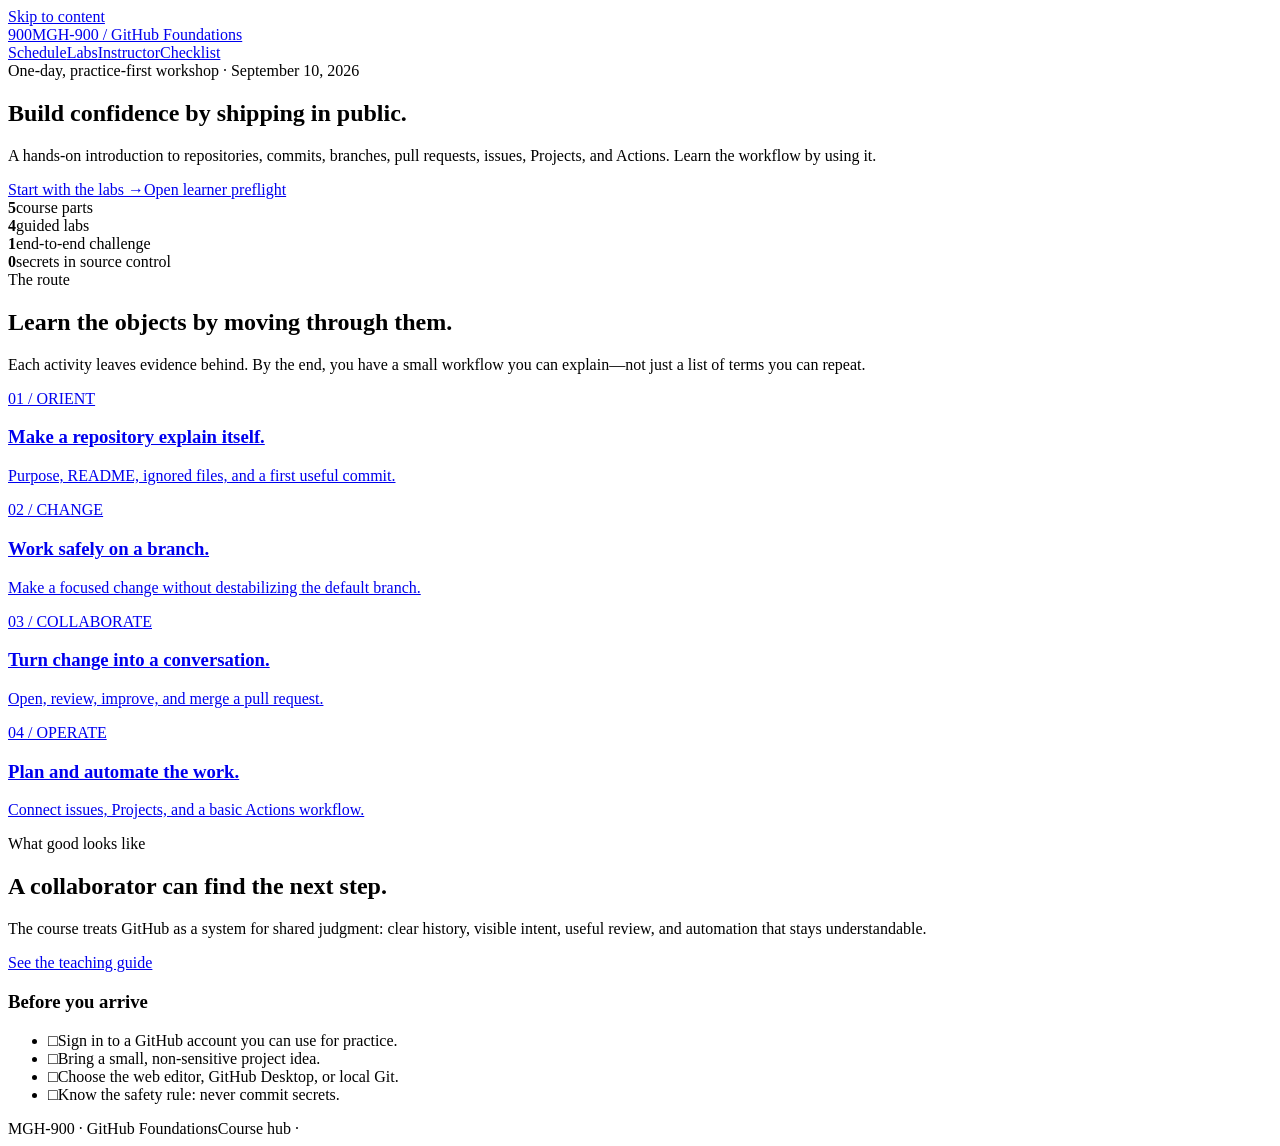
==== docs/index.html @ 5a1e3c48 "Publish Pages file docs/index.html" ====
<!doctype html>
<html lang="en">
<head>
  <meta charset="utf-8">
  <meta name="viewport" content="width=device-width, initial-scale=1">
  <meta name="description" content="MGH-900: GitHub Foundations course hub for September 10, 2026.">
  <title>MGH-900 · GitHub Foundations</title>
  <link rel="stylesheet" href="styles.css">
</head>
<body>
  <a class="skip-link" href="#main">Skip to content</a>
  <header class="site-header"><div class="container nav">
    <a class="brand" href="index.html"><span class="brand-mark">900</span><span>MGH-900 / GitHub Foundations</span></a>
    <nav class="nav-links" aria-label="Primary navigation">
      <a href="schedule.html">Schedule</a><a href="labs.html">Labs</a><a href="instructor.html">Instructor</a><a href="checklist.html">Checklist</a>
    </nav>
  </div></header>
  <main id="main">
    <section class="hero"><div class="container">
      <div class="eyebrow">One-day, practice-first workshop · September 10, 2026</div>
      <h1>Build confidence by shipping in public.</h1>
      <p class="lede">A hands-on introduction to repositories, commits, branches, pull requests, issues, Projects, and Actions. Learn the workflow by using it.</p>
      <div class="hero-actions"><a class="button primary" href="labs.html">Start with the labs →</a><a class="button secondary" href="../learner-preflight.md">Open learner preflight</a></div>
      <div class="stats"><div class="stat"><strong>5</strong><span>course parts</span></div><div class="stat"><strong>4</strong><span>guided labs</span></div><div class="stat"><strong>1</strong><span>end-to-end challenge</span></div><div class="stat"><strong>0</strong><span>secrets in source control</span></div></div>
    </div></section>
    <section class="section"><div class="container">
      <div class="section-head"><div><div class="eyebrow">The route</div><h2>Learn the objects by moving through them.</h2></div><p>Each activity leaves evidence behind. By the end, you have a small workflow you can explain—not just a list of terms you can repeat.</p></div>
      <div class="grid grid-3">
        <a class="card card-link card-accent-blue" href="labs.html#lab-1"><span class="number">01 / ORIENT</span><h3>Make a repository explain itself.</h3><p>Purpose, README, ignored files, and a first useful commit.</p></a>
        <a class="card card-link card-accent-mint" href="labs.html#lab-2"><span class="number">02 / CHANGE</span><h3>Work safely on a branch.</h3><p>Make a focused change without destabilizing the default branch.</p></a>
        <a class="card card-link card-accent-yellow" href="labs.html#lab-3"><span class="number">03 / COLLABORATE</span><h3>Turn change into a conversation.</h3><p>Open, review, improve, and merge a pull request.</p></a>
        <a class="card card-link card-accent-coral" href="labs.html#lab-4"><span class="number">04 / OPERATE</span><h3>Plan and automate the work.</h3><p>Connect issues, Projects, and a basic Actions workflow.</p></a>
      </div>
    </div></section>
    <section class="section"><div class="container grid grid-2">
      <div><div class="eyebrow">What good looks like</div><h2>A collaborator can find the next step.</h2><p class="lede">The course treats GitHub as a system for shared judgment: clear history, visible intent, useful review, and automation that stays understandable.</p><a class="button primary" href="instructor.html">See the teaching guide</a></div>
      <div class="card"><h3>Before you arrive</h3><ul class="checklist"><li><span>□</span><span>Sign in to a GitHub account you can use for practice.</span></li><li><span>□</span><span>Bring a small, non-sensitive project idea.</span></li><li><span>□</span><span>Choose the web editor, GitHub Desktop, or local Git.</span></li><li><span>□</span><span>Know the safety rule: never commit secrets.</span></li></ul></div>
    </div></section>
  </main>
  <footer class="footer"><div class="container footer-inner"><span>MGH-900 · GitHub Foundations</span><span>Course hub · <span data-year></span></span></div></footer>
  
</body>
</html>
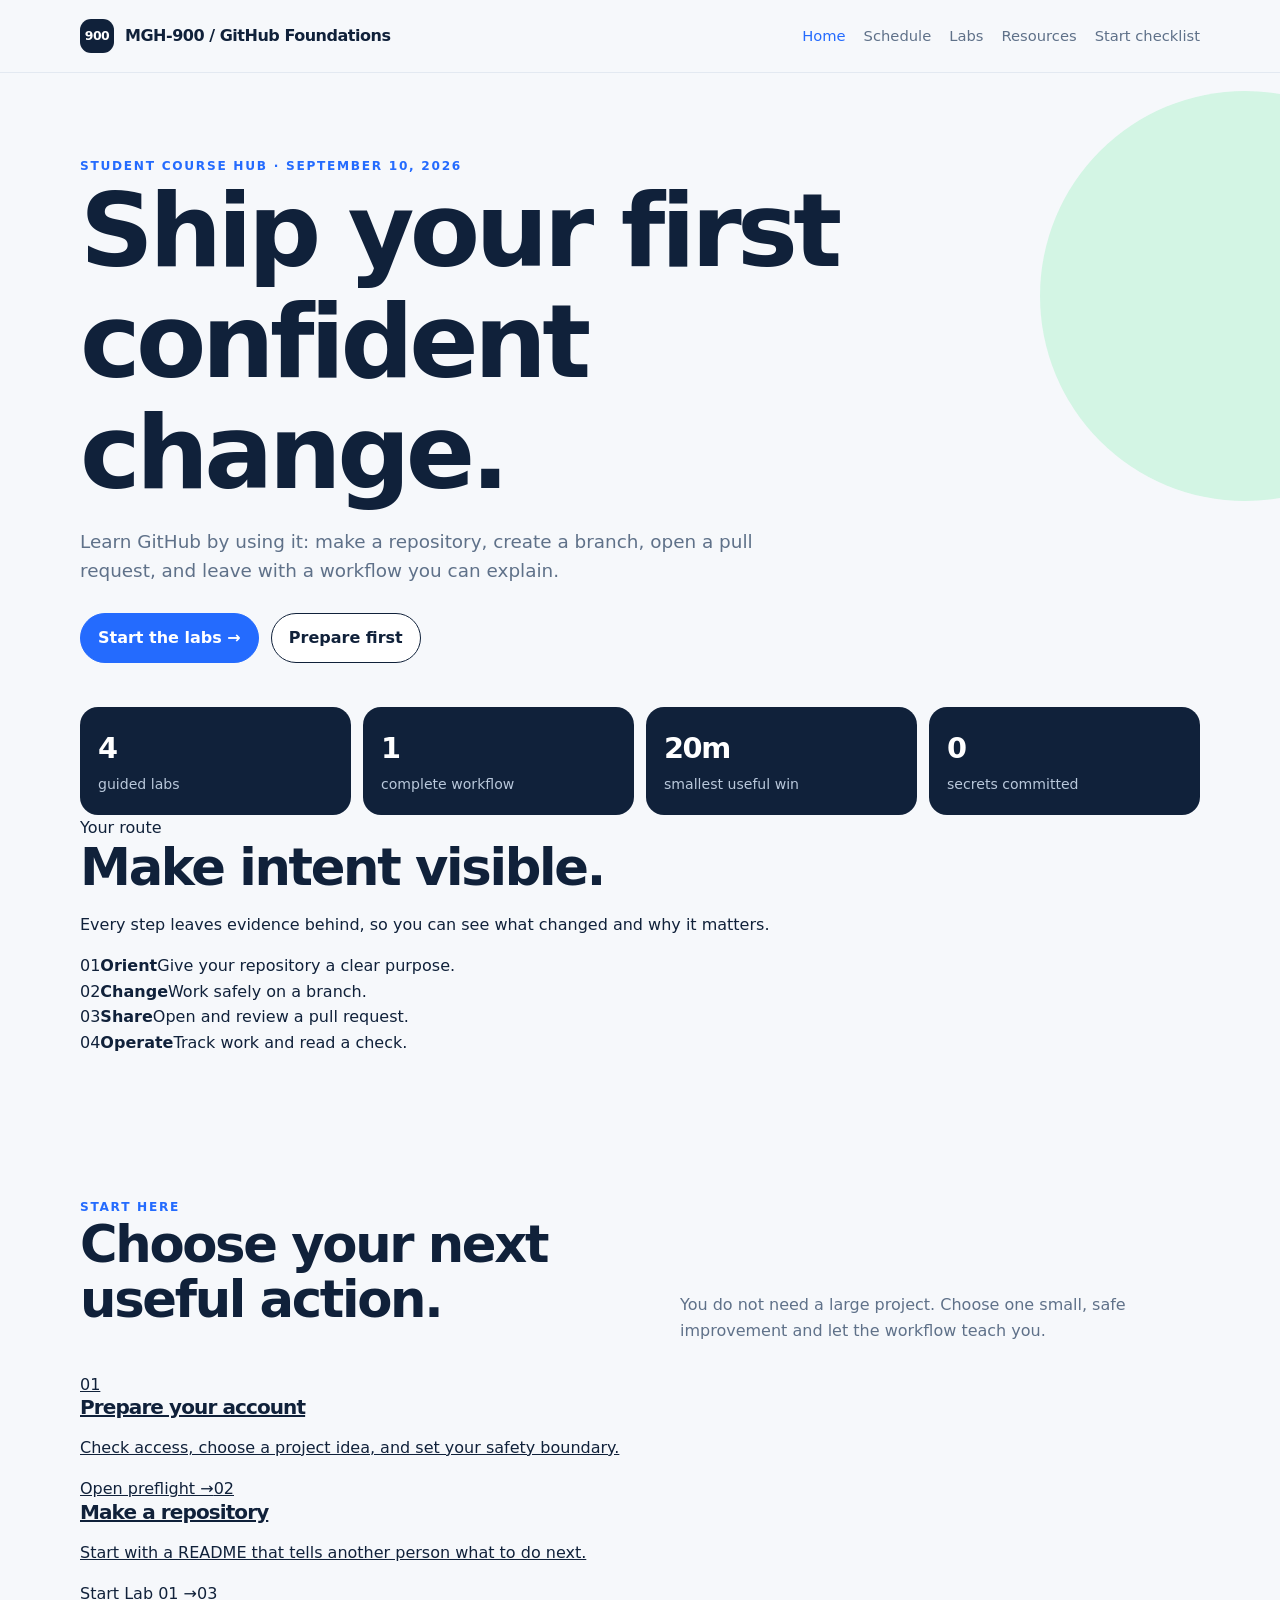
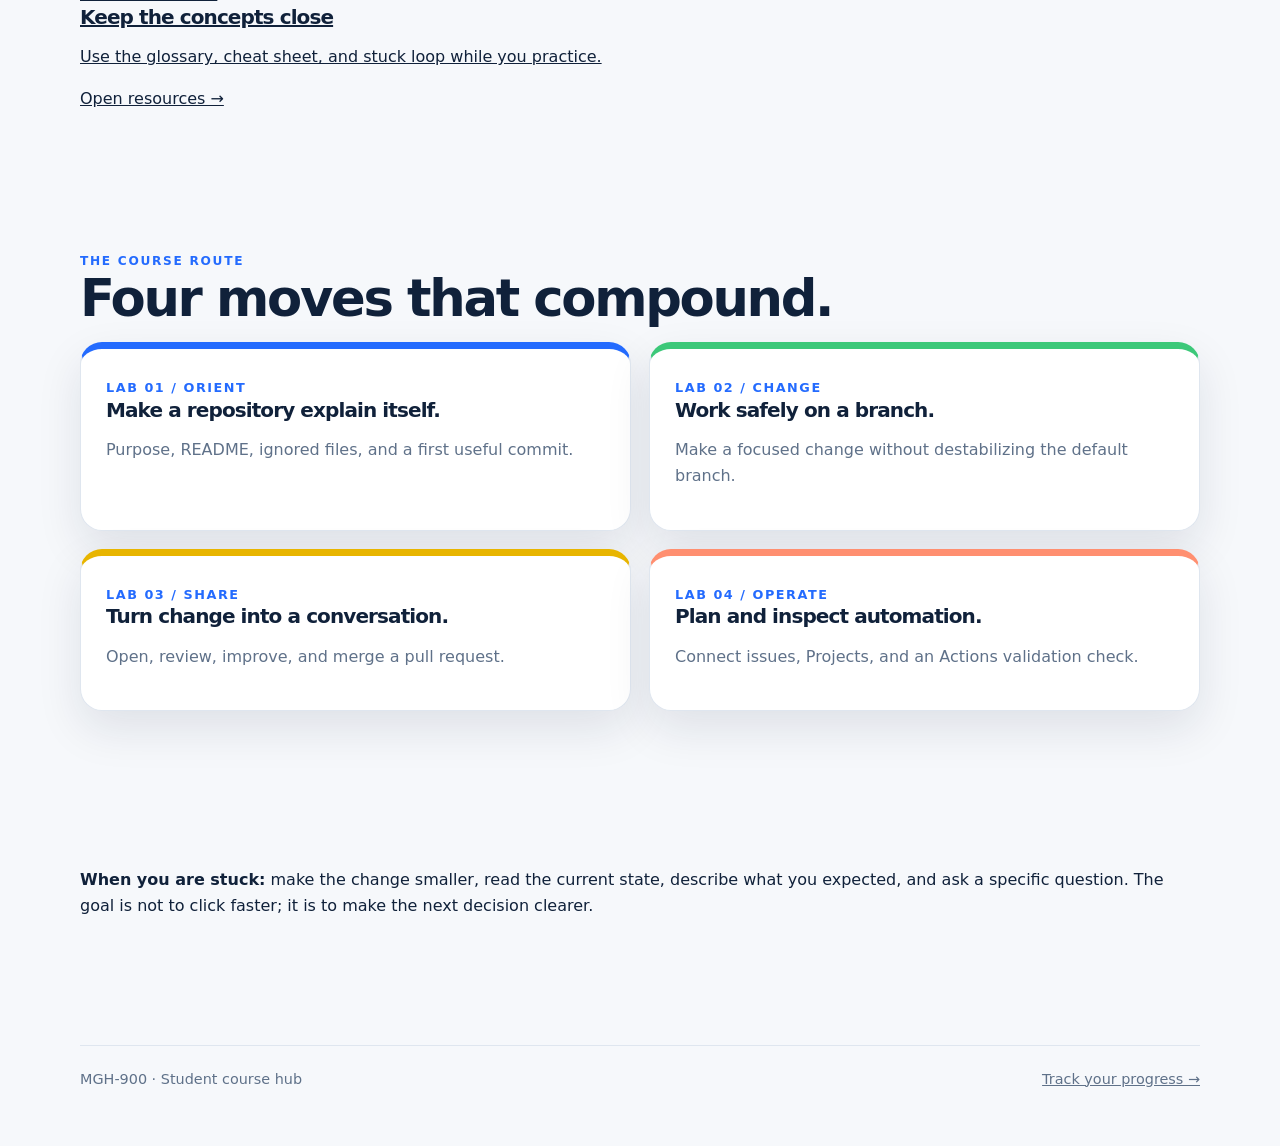
==== commit 07ded3e6: "Refocus student experience in docs/index.html" ====
--- a/docs/index.html
+++ b/docs/index.html
@@ -1,43 +1,7 @@
 <!doctype html>
-<html lang="en">
-<head>
-  <meta charset="utf-8">
-  <meta name="viewport" content="width=device-width, initial-scale=1">
-  <meta name="description" content="MGH-900: GitHub Foundations course hub for September 10, 2026.">
-  <title>MGH-900 · GitHub Foundations</title>
-  <link rel="stylesheet" href="styles.css">
-</head>
-<body>
-  <a class="skip-link" href="#main">Skip to content</a>
-  <header class="site-header"><div class="container nav">
-    <a class="brand" href="index.html"><span class="brand-mark">900</span><span>MGH-900 / GitHub Foundations</span></a>
-    <nav class="nav-links" aria-label="Primary navigation">
-      <a href="schedule.html">Schedule</a><a href="labs.html">Labs</a><a href="instructor.html">Instructor</a><a href="checklist.html">Checklist</a>
-    </nav>
-  </div></header>
-  <main id="main">
-    <section class="hero"><div class="container">
-      <div class="eyebrow">One-day, practice-first workshop · September 10, 2026</div>
-      <h1>Build confidence by shipping in public.</h1>
-      <p class="lede">A hands-on introduction to repositories, commits, branches, pull requests, issues, Projects, and Actions. Learn the workflow by using it.</p>
-      <div class="hero-actions"><a class="button primary" href="labs.html">Start with the labs →</a><a class="button secondary" href="../learner-preflight.md">Open learner preflight</a></div>
-      <div class="stats"><div class="stat"><strong>5</strong><span>course parts</span></div><div class="stat"><strong>4</strong><span>guided labs</span></div><div class="stat"><strong>1</strong><span>end-to-end challenge</span></div><div class="stat"><strong>0</strong><span>secrets in source control</span></div></div>
-    </div></section>
-    <section class="section"><div class="container">
-      <div class="section-head"><div><div class="eyebrow">The route</div><h2>Learn the objects by moving through them.</h2></div><p>Each activity leaves evidence behind. By the end, you have a small workflow you can explain—not just a list of terms you can repeat.</p></div>
-      <div class="grid grid-3">
-        <a class="card card-link card-accent-blue" href="labs.html#lab-1"><span class="number">01 / ORIENT</span><h3>Make a repository explain itself.</h3><p>Purpose, README, ignored files, and a first useful commit.</p></a>
-        <a class="card card-link card-accent-mint" href="labs.html#lab-2"><span class="number">02 / CHANGE</span><h3>Work safely on a branch.</h3><p>Make a focused change without destabilizing the default branch.</p></a>
-        <a class="card card-link card-accent-yellow" href="labs.html#lab-3"><span class="number">03 / COLLABORATE</span><h3>Turn change into a conversation.</h3><p>Open, review, improve, and merge a pull request.</p></a>
-        <a class="card card-link card-accent-coral" href="labs.html#lab-4"><span class="number">04 / OPERATE</span><h3>Plan and automate the work.</h3><p>Connect issues, Projects, and a basic Actions workflow.</p></a>
-      </div>
-    </div></section>
-    <section class="section"><div class="container grid grid-2">
-      <div><div class="eyebrow">What good looks like</div><h2>A collaborator can find the next step.</h2><p class="lede">The course treats GitHub as a system for shared judgment: clear history, visible intent, useful review, and automation that stays understandable.</p><a class="button primary" href="instructor.html">See the teaching guide</a></div>
-      <div class="card"><h3>Before you arrive</h3><ul class="checklist"><li><span>□</span><span>Sign in to a GitHub account you can use for practice.</span></li><li><span>□</span><span>Bring a small, non-sensitive project idea.</span></li><li><span>□</span><span>Choose the web editor, GitHub Desktop, or local Git.</span></li><li><span>□</span><span>Know the safety rule: never commit secrets.</span></li></ul></div>
-    </div></section>
-  </main>
-  <footer class="footer"><div class="container footer-inner"><span>MGH-900 · GitHub Foundations</span><span>Course hub · <span data-year></span></span></div></footer>
-  
-</body>
-</html>
+<html lang="en"><head><meta charset="utf-8"><meta name="viewport" content="width=device-width, initial-scale=1"><meta name="description" content="Student course hub for MGH-900: GitHub Foundations."><title>MGH-900 · GitHub Foundations</title><link rel="stylesheet" href="styles.css"></head>
+<body><a class="skip-link" href="#main">Skip to content</a><header class="site-header"><div class="container nav"><a class="brand" href="index.html"><span class="brand-mark">900</span><span>MGH-900 / GitHub Foundations</span></a><nav class="nav-links" aria-label="Primary navigation"><a aria-current="page" href="index.html">Home</a><a href="schedule.html">Schedule</a><a href="labs.html">Labs</a><a href="resources.html">Resources</a><a class="nav-cta" href="checklist.html">Start checklist</a></nav></div></header>
+<main id="main"><section class="hero"><div class="container hero-grid"><div><div class="eyebrow">Student course hub · September 10, 2026</div><h1>Ship your first confident change.</h1><p class="lede">Learn GitHub by using it: make a repository, create a branch, open a pull request, and leave with a workflow you can explain.</p><div class="hero-actions"><a class="button primary" href="labs.html">Start the labs →</a><a class="button secondary" href="learner-preflight.md">Prepare first</a></div><div class="stats"><div class="stat"><strong>4</strong><span>guided labs</span></div><div class="stat"><strong>1</strong><span>complete workflow</span></div><div class="stat"><strong>20m</strong><span>smallest useful win</span></div><div class="stat"><strong>0</strong><span>secrets committed</span></div></div></div><div class="hero-panel"><div class="micro-label">Your route</div><h2>Make intent visible.</h2><p>Every step leaves evidence behind, so you can see what changed and why it matters.</p><div class="path-list"><div class="path-item"><span class="path-dot">01</span><span><strong>Orient</strong><span>Give your repository a clear purpose.</span></span></div><div class="path-item"><span class="path-dot">02</span><span><strong>Change</strong><span>Work safely on a branch.</span></span></div><div class="path-item"><span class="path-dot">03</span><span><strong>Share</strong><span>Open and review a pull request.</span></span></div><div class="path-item"><span class="path-dot">04</span><span><strong>Operate</strong><span>Track work and read a check.</span></span></div></div></div></div></section>
+<section class="section"><div class="container"><div class="section-head"><div><div class="eyebrow">Start here</div><h2>Choose your next useful action.</h2></div><p>You do not need a large project. Choose one small, safe improvement and let the workflow teach you.</p></div><div class="resource-grid"><a class="resource-card" href="learner-preflight.md"><span class="resource-icon">01</span><h3>Prepare your account</h3><p>Check access, choose a project idea, and set your safety boundary.</p><span class="arrow">Open preflight →</span></a><a class="resource-card" href="labs.html#lab-1"><span class="resource-icon">02</span><h3>Make a repository</h3><p>Start with a README that tells another person what to do next.</p><span class="arrow">Start Lab 01 →</span></a><a class="resource-card" href="resources.html"><span class="resource-icon">03</span><h3>Keep the concepts close</h3><p>Use the glossary, cheat sheet, and stuck loop while you practice.</p><span class="arrow">Open resources →</span></a></div></div></section>
+<section class="section"><div class="container"><div class="eyebrow">The course route</div><h2>Four moves that compound.</h2><div class="grid grid-2"><a class="card card-link card-accent-blue" href="labs.html#lab-1"><span class="number">LAB 01 / ORIENT</span><h3>Make a repository explain itself.</h3><p>Purpose, README, ignored files, and a first useful commit.</p></a><a class="card card-link card-accent-mint" href="labs.html#lab-2"><span class="number">LAB 02 / CHANGE</span><h3>Work safely on a branch.</h3><p>Make a focused change without destabilizing the default branch.</p></a><a class="card card-link card-accent-yellow" href="labs.html#lab-3"><span class="number">LAB 03 / SHARE</span><h3>Turn change into a conversation.</h3><p>Open, review, improve, and merge a pull request.</p></a><a class="card card-link card-accent-coral" href="labs.html#lab-4"><span class="number">LAB 04 / OPERATE</span><h3>Plan and inspect automation.</h3><p>Connect issues, Projects, and an Actions validation check.</p></a></div></div></section>
+<section class="section"><div class="container student-note"><p><strong>When you are stuck:</strong> make the change smaller, read the current state, describe what you expected, and ask a specific question. The goal is not to click faster; it is to make the next decision clearer.</p></div></section></main><footer class="footer"><div class="container footer-inner"><span>MGH-900 · Student course hub</span><span><a href="checklist.html">Track your progress →</a></span></div></footer></body></html>
--- a/docs/styles.css
+++ b/docs/styles.css
@@ -0,0 +1,100 @@
+:root {
+  --ink: #10213a;
+  --muted: #5f7189;
+  --paper: #f6f8fb;
+  --card: #ffffff;
+  --line: #dfe6ef;
+  --blue: #246bfe;
+  --blue-dark: #174dc1;
+  --mint: #c7f5dc;
+  --yellow: #ffe69a;
+  --coral: #ff8f70;
+  --shadow: 0 18px 45px rgba(16, 33, 58, .10);
+}
+
+* { box-sizing: border-box; }
+html { scroll-behavior: smooth; }
+body {
+  margin: 0;
+  background: var(--paper);
+  color: var(--ink);
+  font-family: Inter, ui-sans-serif, system-ui, -apple-system, BlinkMacSystemFont, "Segoe UI", sans-serif;
+  line-height: 1.6;
+}
+a { color: inherit; }
+.container { width: min(1120px, calc(100% - 40px)); margin: 0 auto; }
+.skip-link { position: absolute; left: -999px; top: 10px; }
+.skip-link:focus { left: 12px; z-index: 10; background: #fff; padding: 8px 12px; border-radius: 8px; }
+.site-header {
+  position: sticky; top: 0; z-index: 5; background: rgba(246, 248, 251, .92);
+  backdrop-filter: blur(12px); border-bottom: 1px solid rgba(223, 230, 239, .8);
+}
+.nav { min-height: 72px; display: flex; align-items: center; justify-content: space-between; gap: 24px; }
+.brand { display: inline-flex; align-items: center; gap: 11px; font-weight: 900; text-decoration: none; letter-spacing: -.03em; }
+.brand-mark { display: grid; place-items: center; width: 34px; height: 34px; border-radius: 11px; background: var(--ink); color: #fff; font-size: .78rem; }
+.nav-links { display: flex; flex-wrap: wrap; gap: 18px; color: var(--muted); font-size: .92rem; }
+.nav-links a { text-decoration: none; }
+.nav-links a:hover, .nav-links a[aria-current="page"] { color: var(--blue); }
+.hero { padding: 84px 0 72px; overflow: hidden; position: relative; }
+.hero::after { content: ""; position: absolute; width: 410px; height: 410px; border-radius: 50%; background: var(--mint); right: -170px; top: 18px; z-index: -1; opacity: .75; }
+.eyebrow { text-transform: uppercase; letter-spacing: .14em; font-size: .76rem; font-weight: 800; color: var(--blue); }
+h1, h2, h3 { line-height: 1.08; letter-spacing: -.045em; margin: 0 0 16px; }
+h1 { max-width: 790px; font-size: clamp(3rem, 8vw, 6.6rem); }
+h2 { font-size: clamp(2rem, 4vw, 3.4rem); }
+h3 { font-size: 1.25rem; }
+.lede { max-width: 700px; color: var(--muted); font-size: 1.15rem; }
+.hero-actions { display: flex; flex-wrap: wrap; gap: 12px; margin-top: 28px; }
+.button { display: inline-flex; align-items: center; justify-content: center; border: 1px solid var(--ink); border-radius: 999px; padding: 11px 17px; font-weight: 800; text-decoration: none; transition: transform .2s, box-shadow .2s, background .2s; }
+.button:hover { transform: translateY(-2px); box-shadow: 0 10px 24px rgba(16, 33, 58, .12); }
+.button.primary { background: var(--blue); border-color: var(--blue); color: #fff; }
+.button.secondary { background: #fff; }
+.section { padding: 70px 0; }
+.section-head { display: flex; align-items: end; justify-content: space-between; gap: 24px; margin-bottom: 28px; }
+.section-head p { max-width: 520px; color: var(--muted); margin: 0; }
+.grid { display: grid; gap: 18px; }
+.grid-3 { grid-template-columns: repeat(3, minmax(0, 1fr)); }
+.grid-2 { grid-template-columns: repeat(2, minmax(0, 1fr)); }
+.card { background: var(--card); border: 1px solid var(--line); border-radius: 22px; padding: 25px; box-shadow: var(--shadow); }
+.card p { color: var(--muted); }
+.card-link { display: block; text-decoration: none; transition: transform .2s; }
+.card-link:hover { transform: translateY(-4px); }
+.card-accent-blue { border-top: 7px solid var(--blue); }
+.card-accent-mint { border-top: 7px solid #3cc879; }
+.card-accent-yellow { border-top: 7px solid #e8b500; }
+.card-accent-coral { border-top: 7px solid var(--coral); }
+.number { color: var(--blue); font-size: .8rem; font-weight: 900; letter-spacing: .12em; }
+.badge { display: inline-flex; padding: 5px 10px; border-radius: 999px; background: var(--mint); color: #125b36; font-weight: 800; font-size: .78rem; }
+.stats { display: grid; grid-template-columns: repeat(4, 1fr); gap: 12px; margin-top: 44px; }
+.stat { padding: 18px; background: var(--ink); color: #fff; border-radius: 18px; }
+.stat strong { display: block; font-size: 1.8rem; letter-spacing: -.05em; }
+.stat span { color: #b9c8db; font-size: .88rem; }
+.timeline { display: grid; gap: 12px; }
+.timeline-item { display: grid; grid-template-columns: 110px 1fr; gap: 18px; padding: 19px 0; border-bottom: 1px solid var(--line); }
+.timeline-item time { font-weight: 900; color: var(--blue); }
+.timeline-item h3 { margin-bottom: 5px; }
+.timeline-item p { margin: 0; color: var(--muted); }
+.checklist { list-style: none; padding: 0; margin: 0; display: grid; gap: 12px; }
+.checklist li { display: flex; gap: 10px; align-items: start; }
+.checklist input { width: 19px; height: 19px; margin-top: 4px; accent-color: var(--blue); }
+.callout { padding: 24px; border-radius: 20px; background: var(--yellow); }
+.callout p { margin: 0; }
+.page-hero { padding: 65px 0 40px; }
+.page-hero h1 { font-size: clamp(2.7rem, 6vw, 5.2rem); }
+.page-hero .lede { font-size: 1.05rem; }
+.table-wrap { overflow-x: auto; }
+table { width: 100%; border-collapse: collapse; background: #fff; border: 1px solid var(--line); border-radius: 16px; overflow: hidden; }
+th, td { text-align: left; padding: 15px 17px; border-bottom: 1px solid var(--line); vertical-align: top; }
+th { background: #eaf0fa; font-size: .84rem; text-transform: uppercase; letter-spacing: .07em; }
+tr:last-child td { border-bottom: 0; }
+.footer { padding: 40px 0 55px; color: var(--muted); font-size: .9rem; }
+.footer-inner { border-top: 1px solid var(--line); padding-top: 22px; display: flex; justify-content: space-between; gap: 20px; flex-wrap: wrap; }
+.progress-bar { width: 100%; height: 10px; border-radius: 20px; background: #e5ebf3; overflow: hidden; }
+.progress-bar span { display: block; height: 100%; background: var(--blue); width: 0%; transition: width .25s; }
+@media (max-width: 780px) {
+  .nav { align-items: flex-start; padding: 15px 0; flex-direction: column; gap: 9px; }
+  .grid-3, .grid-2, .stats { grid-template-columns: 1fr; }
+  .section-head { display: block; }
+  .section-head p { margin-top: 12px; }
+  .timeline-item { grid-template-columns: 1fr; gap: 4px; }
+  h1 { font-size: clamp(3rem, 15vw, 5rem); }
+}
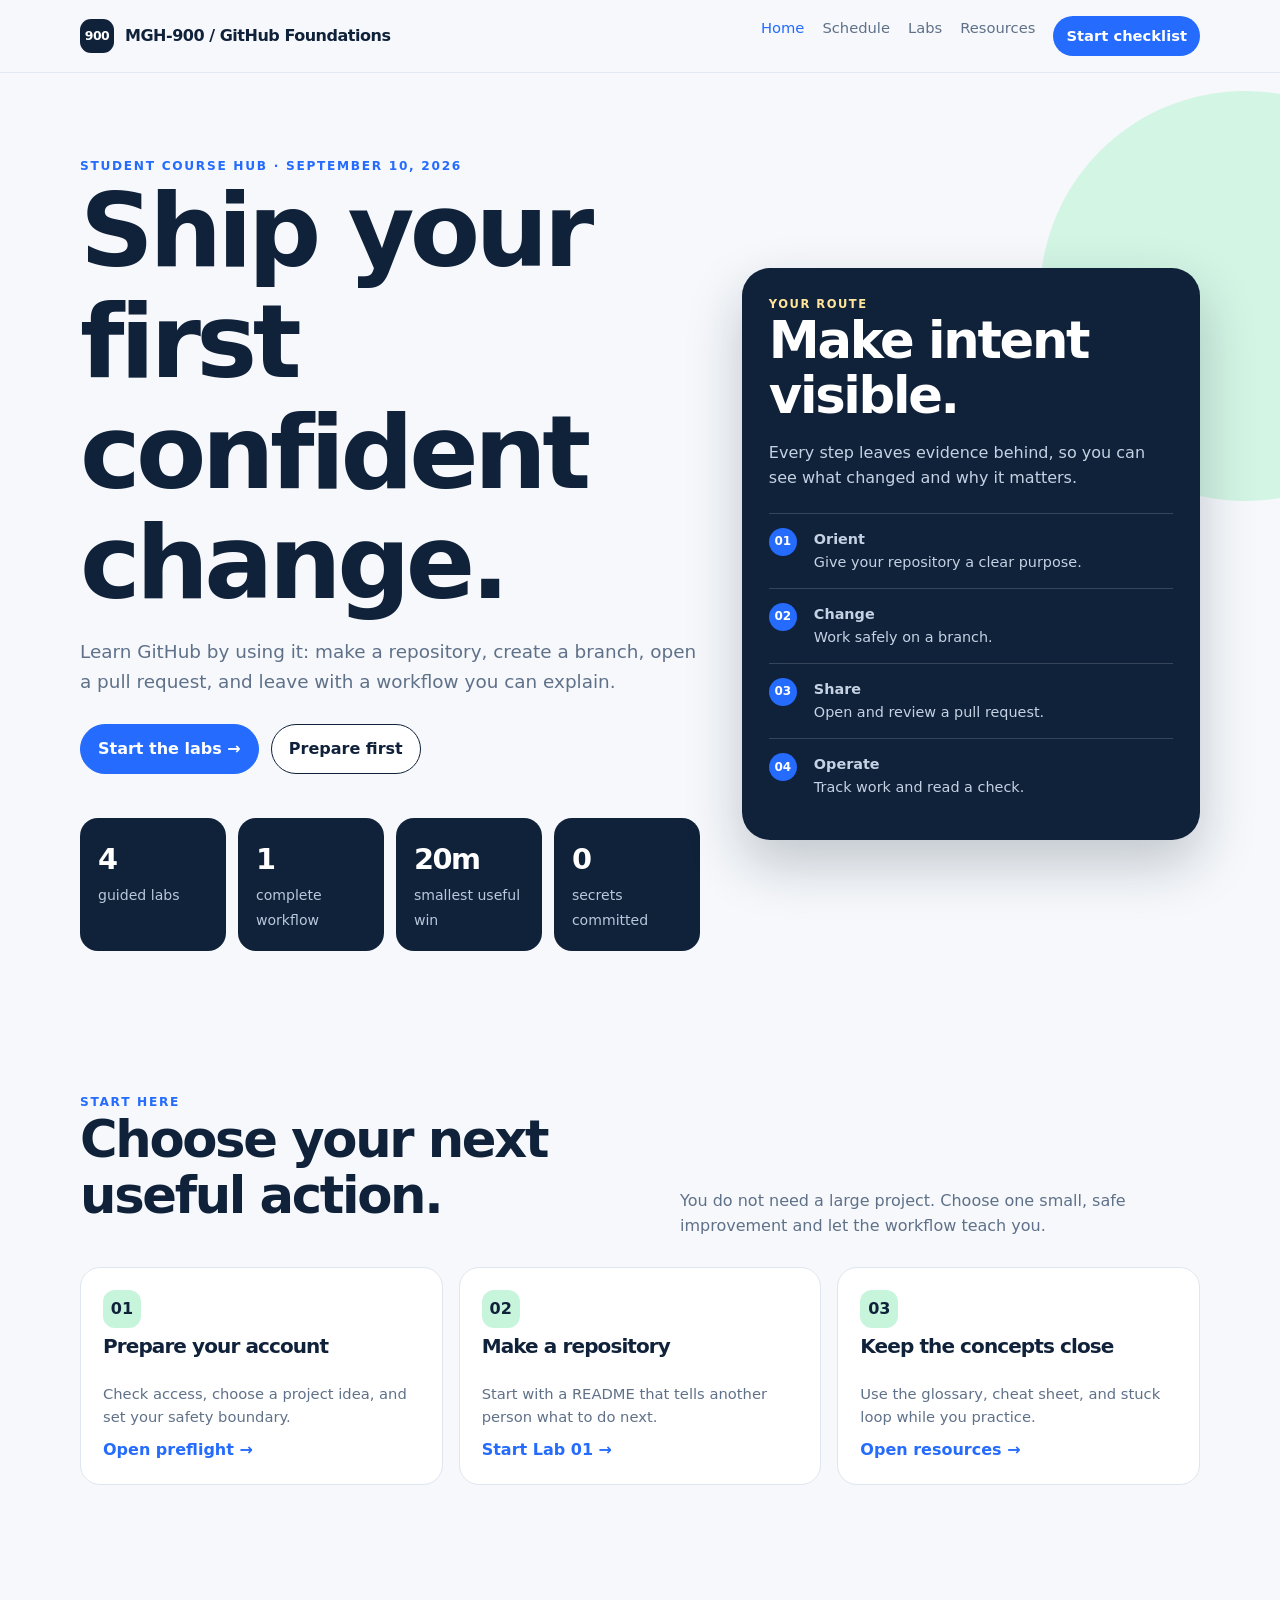
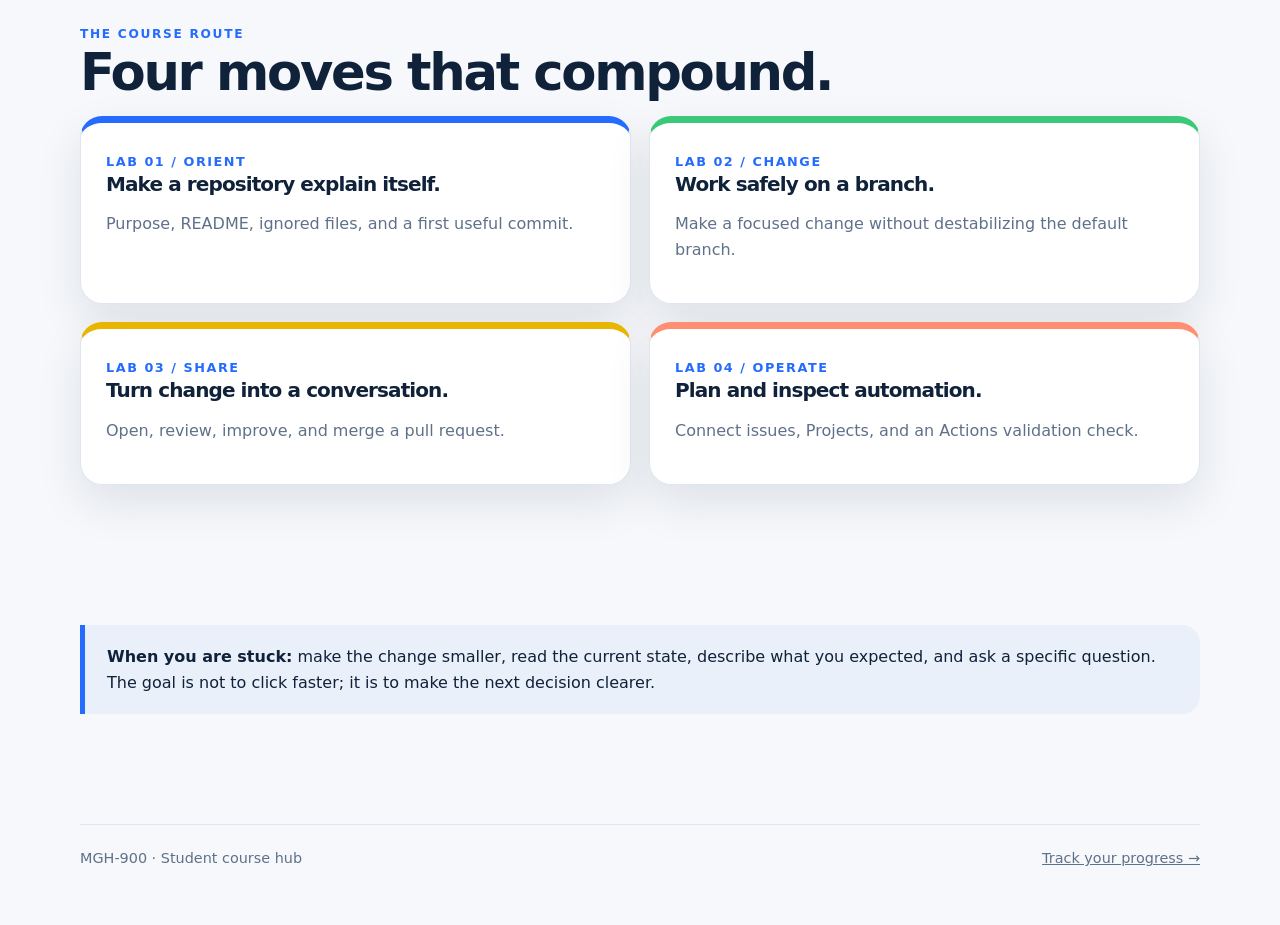
==== commit cc5c14af: "Fix live preflight link" ====
--- a/docs/index.html
+++ b/docs/index.html
@@ -1,7 +1,7 @@
 <!doctype html>
 <html lang="en"><head><meta charset="utf-8"><meta name="viewport" content="width=device-width, initial-scale=1"><meta name="description" content="Student course hub for MGH-900: GitHub Foundations."><title>MGH-900 · GitHub Foundations</title><link rel="stylesheet" href="styles.css"></head>
 <body><a class="skip-link" href="#main">Skip to content</a><header class="site-header"><div class="container nav"><a class="brand" href="index.html"><span class="brand-mark">900</span><span>MGH-900 / GitHub Foundations</span></a><nav class="nav-links" aria-label="Primary navigation"><a aria-current="page" href="index.html">Home</a><a href="schedule.html">Schedule</a><a href="labs.html">Labs</a><a href="resources.html">Resources</a><a class="nav-cta" href="checklist.html">Start checklist</a></nav></div></header>
-<main id="main"><section class="hero"><div class="container hero-grid"><div><div class="eyebrow">Student course hub · September 10, 2026</div><h1>Ship your first confident change.</h1><p class="lede">Learn GitHub by using it: make a repository, create a branch, open a pull request, and leave with a workflow you can explain.</p><div class="hero-actions"><a class="button primary" href="labs.html">Start the labs →</a><a class="button secondary" href="learner-preflight.md">Prepare first</a></div><div class="stats"><div class="stat"><strong>4</strong><span>guided labs</span></div><div class="stat"><strong>1</strong><span>complete workflow</span></div><div class="stat"><strong>20m</strong><span>smallest useful win</span></div><div class="stat"><strong>0</strong><span>secrets committed</span></div></div></div><div class="hero-panel"><div class="micro-label">Your route</div><h2>Make intent visible.</h2><p>Every step leaves evidence behind, so you can see what changed and why it matters.</p><div class="path-list"><div class="path-item"><span class="path-dot">01</span><span><strong>Orient</strong><span>Give your repository a clear purpose.</span></span></div><div class="path-item"><span class="path-dot">02</span><span><strong>Change</strong><span>Work safely on a branch.</span></span></div><div class="path-item"><span class="path-dot">03</span><span><strong>Share</strong><span>Open and review a pull request.</span></span></div><div class="path-item"><span class="path-dot">04</span><span><strong>Operate</strong><span>Track work and read a check.</span></span></div></div></div></div></section>
+<main id="main"><section class="hero"><div class="container hero-grid"><div><div class="eyebrow">Student course hub · September 10, 2026</div><h1>Ship your first confident change.</h1><p class="lede">Learn GitHub by using it: make a repository, create a branch, open a pull request, and leave with a workflow you can explain.</p><div class="hero-actions"><a class="button primary" href="labs.html">Start the labs →</a><a class="button secondary" href="https://github.com/SiteQ8/mgh-900-github-foundations/blob/main/learner-preflight.md">Prepare first</a></div><div class="stats"><div class="stat"><strong>4</strong><span>guided labs</span></div><div class="stat"><strong>1</strong><span>complete workflow</span></div><div class="stat"><strong>20m</strong><span>smallest useful win</span></div><div class="stat"><strong>0</strong><span>secrets committed</span></div></div></div><div class="hero-panel"><div class="micro-label">Your route</div><h2>Make intent visible.</h2><p>Every step leaves evidence behind, so you can see what changed and why it matters.</p><div class="path-list"><div class="path-item"><span class="path-dot">01</span><span><strong>Orient</strong><span>Give your repository a clear purpose.</span></span></div><div class="path-item"><span class="path-dot">02</span><span><strong>Change</strong><span>Work safely on a branch.</span></span></div><div class="path-item"><span class="path-dot">03</span><span><strong>Share</strong><span>Open and review a pull request.</span></span></div><div class="path-item"><span class="path-dot">04</span><span><strong>Operate</strong><span>Track work and read a check.</span></span></div></div></div></div></section>
 <section class="section"><div class="container"><div class="section-head"><div><div class="eyebrow">Start here</div><h2>Choose your next useful action.</h2></div><p>You do not need a large project. Choose one small, safe improvement and let the workflow teach you.</p></div><div class="resource-grid"><a class="resource-card" href="learner-preflight.md"><span class="resource-icon">01</span><h3>Prepare your account</h3><p>Check access, choose a project idea, and set your safety boundary.</p><span class="arrow">Open preflight →</span></a><a class="resource-card" href="labs.html#lab-1"><span class="resource-icon">02</span><h3>Make a repository</h3><p>Start with a README that tells another person what to do next.</p><span class="arrow">Start Lab 01 →</span></a><a class="resource-card" href="resources.html"><span class="resource-icon">03</span><h3>Keep the concepts close</h3><p>Use the glossary, cheat sheet, and stuck loop while you practice.</p><span class="arrow">Open resources →</span></a></div></div></section>
 <section class="section"><div class="container"><div class="eyebrow">The course route</div><h2>Four moves that compound.</h2><div class="grid grid-2"><a class="card card-link card-accent-blue" href="labs.html#lab-1"><span class="number">LAB 01 / ORIENT</span><h3>Make a repository explain itself.</h3><p>Purpose, README, ignored files, and a first useful commit.</p></a><a class="card card-link card-accent-mint" href="labs.html#lab-2"><span class="number">LAB 02 / CHANGE</span><h3>Work safely on a branch.</h3><p>Make a focused change without destabilizing the default branch.</p></a><a class="card card-link card-accent-yellow" href="labs.html#lab-3"><span class="number">LAB 03 / SHARE</span><h3>Turn change into a conversation.</h3><p>Open, review, improve, and merge a pull request.</p></a><a class="card card-link card-accent-coral" href="labs.html#lab-4"><span class="number">LAB 04 / OPERATE</span><h3>Plan and inspect automation.</h3><p>Connect issues, Projects, and an Actions validation check.</p></a></div></div></section>
 <section class="section"><div class="container student-note"><p><strong>When you are stuck:</strong> make the change smaller, read the current state, describe what you expected, and ask a specific question. The goal is not to click faster; it is to make the next decision clearer.</p></div></section></main><footer class="footer"><div class="container footer-inner"><span>MGH-900 · Student course hub</span><span><a href="checklist.html">Track your progress →</a></span></div></footer></body></html>
--- a/docs/styles.css
+++ b/docs/styles.css
@@ -98,3 +98,38 @@
   .timeline-item { grid-template-columns: 1fr; gap: 4px; }
   h1 { font-size: clamp(3rem, 15vw, 5rem); }
 }
+
+
+/* Student dashboard enhancements */
+.nav-cta { background: var(--blue); color: #fff !important; border-radius: 999px; padding: 8px 13px; font-weight: 800; }
+.hero-grid { display: grid; grid-template-columns: minmax(0, 1.15fr) minmax(320px, .85fr); gap: 42px; align-items: center; }
+.hero-panel { background: var(--ink); color: #fff; border-radius: 28px; padding: 27px; box-shadow: 0 24px 55px rgba(16, 33, 58, .23); }
+.hero-panel h2, .hero-panel h3 { color: #fff; }
+.hero-panel p { color: #c5d2e3; }
+.micro-label { color: var(--yellow); text-transform: uppercase; letter-spacing: .13em; font-size: .72rem; font-weight: 900; }
+.path-list { display: grid; gap: 0; margin: 22px 0 0; }
+.path-item { display: grid; grid-template-columns: 33px 1fr; gap: 12px; padding: 14px 0; border-top: 1px solid rgba(255,255,255,.16); }
+.path-item strong { display: block; }
+.path-item span:last-child { color: #c5d2e3; font-size: .9rem; }
+.path-dot { width: 28px; height: 28px; display: grid; place-items: center; border-radius: 50%; background: var(--blue); color: #fff; font-size: .75rem; font-weight: 900; }
+.student-note { border-left: 5px solid var(--blue); background: #eaf0fa; border-radius: 0 18px 18px 0; padding: 19px 22px; }
+.student-note p { margin: 0; color: var(--ink); }
+.lab-card { position: relative; overflow: hidden; }
+.lab-card .lab-number { font-size: 4.5rem; line-height: .8; color: #e8eef7; font-weight: 900; position: absolute; right: 22px; top: 24px; letter-spacing: -.1em; }
+.lab-card > *:not(.lab-number) { position: relative; z-index: 1; }
+.lab-card h2 { max-width: 78%; font-size: 2rem; }
+.lab-meta { display: flex; flex-wrap: wrap; gap: 8px; margin: 12px 0 17px; }
+.lab-meta span { padding: 5px 9px; border-radius: 999px; background: #eef3f9; color: var(--muted); font-size: .78rem; font-weight: 800; }
+.resource-grid { display: grid; grid-template-columns: repeat(3, minmax(0, 1fr)); gap: 16px; }
+.resource-card { display: flex; flex-direction: column; gap: 8px; min-height: 190px; background: #fff; border: 1px solid var(--line); border-radius: 20px; padding: 22px; text-decoration: none; transition: transform .2s, box-shadow .2s; }
+.resource-card:hover { transform: translateY(-4px); box-shadow: var(--shadow); }
+.resource-icon { width: 38px; height: 38px; display: grid; place-items: center; background: var(--mint); border-radius: 12px; font-weight: 900; }
+.resource-card p { margin: 0; color: var(--muted); font-size: .92rem; }
+.resource-card .arrow { margin-top: auto; color: var(--blue); font-weight: 900; }
+.steps { display: grid; grid-template-columns: repeat(4, 1fr); gap: 10px; counter-reset: steps; }
+.step { position: relative; padding: 17px; background: #fff; border: 1px solid var(--line); border-radius: 16px; }
+.step::before { counter-increment: steps; content: counter(steps, decimal-leading-zero); display: block; color: var(--blue); font-size: .75rem; font-weight: 900; margin-bottom: 14px; }
+.step p { color: var(--muted); font-size: .9rem; margin-bottom: 0; }
+.print-note { color: var(--muted); font-size: .88rem; }
+@media (max-width: 850px) { .hero-grid, .resource-grid { grid-template-columns: 1fr; } .steps { grid-template-columns: repeat(2, 1fr); } }
+@media (max-width: 560px) { .steps { grid-template-columns: 1fr; } .hero-panel { padding: 22px; } .nav-cta { display: inline-flex; } }
